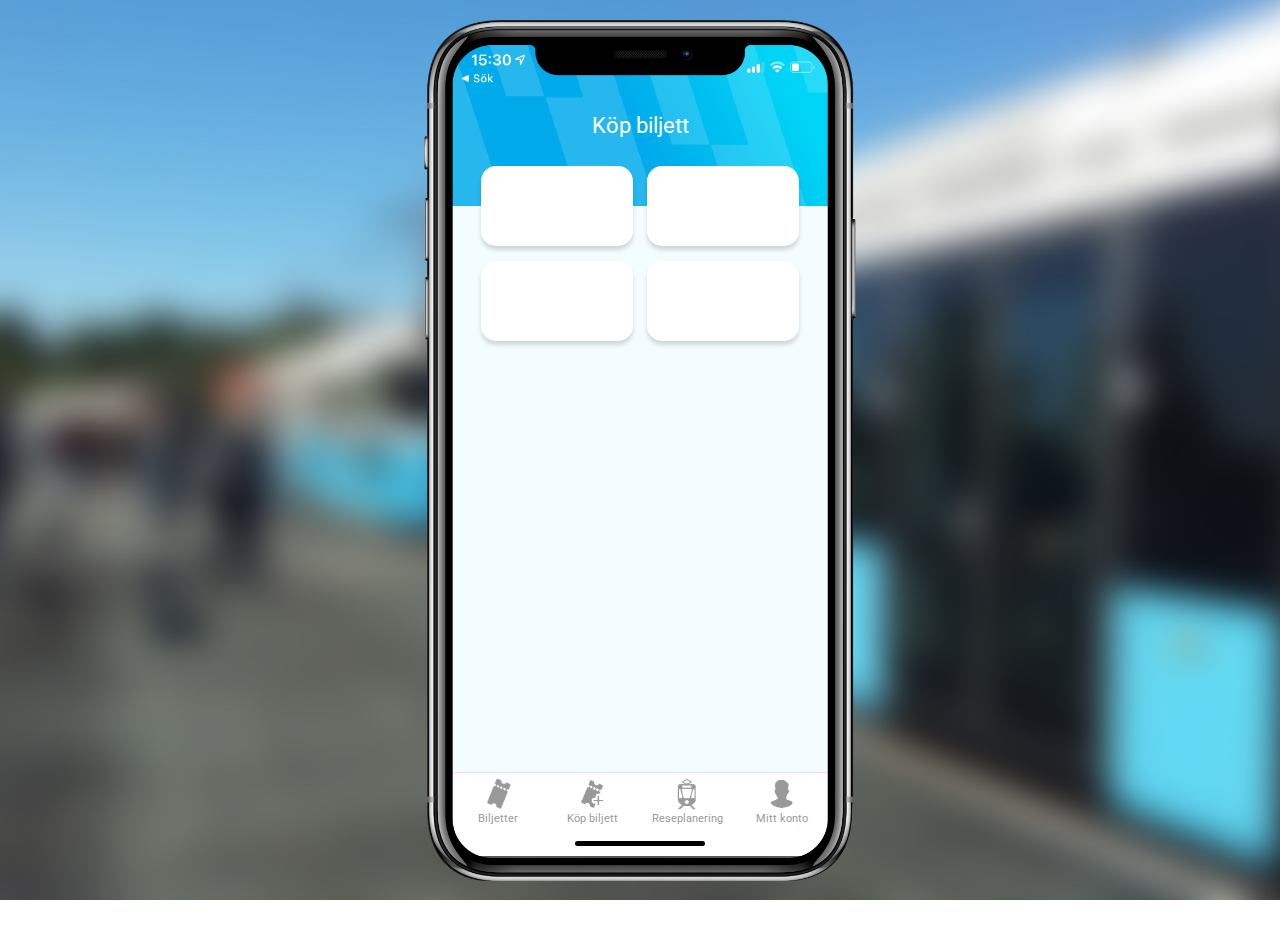
==== index.html @ 1db72c58 "tisdag workshop" ====
<!doctype HTML>
<html>
<head>
	<meta charset= "utf-8">
	<meta name =  "viewport" content = "width=device-width, initial-scale=1.0">
	<link rel="preconnect" href="https://fonts.gstatic.com">
	<link href="https://fonts.googleapis.com/css2?family=Roboto&display=swap" rel="stylesheet"> 
	<link rel = "stylesheet" href = "stylesheets/style.css">
	<link rel = "stylesheet" href = "stylesheets/KopKlippkortStyle.css">
	<script src="https://ajax.googleapis.com/ajax/libs/jquery/3.5.1/jquery.min.js"></script>
	<script src = "script/buyTickets.js" defer></script>
	<script src = "script/script.js" defer></script>
</head>
<body>
	<div class="site-container">
		<div id="iphoneborder"></div>
		<div class="display">
			<header class="center">
				<span class="header-text">Köp biljett</span>
			</header>

			<div class="main-container">
				<div id="main"></div>
			</div>

			<footer>
				<div id="icontray">
					<a class="icon_box" id = "icon1" href = "biljetter.html">
						<div class="icon_image"></div>
						<span class="icon_text">Biljetter</span>
					</a>
					<a class="icon_box blue" id = "icon2" href = "index.html">
						<div class="icon_image"></div>
						<span class="icon_text">Köp biljett</span>
					</a>
					<a class="icon_box" id = "icon3">
						<div class="icon_image"></div>
						<span class="icon_text">Reseplanering</span>
					</a>
					<a class="icon_box" id = "icon4">
						<div class="icon_image"></div>
						<span class="icon_text">Mitt konto</span>
					</a>
				</div>
				<div id="homebutton_center">
					<div id="homebutton"></div>
				</div>
			</footer>
		</div>
	</div>
</body>
</html>
---- stylesheets/style.css ----
*{
    margin: 0;
}

html, body{
    height: 100%;
}

body{
    font-family: 'Roboto', Arial, Helvetica, sans-serif;
    background: url(../images/background_tram_most_blur.jpg);
    background-position: center;
    background-size: cover;
    background-repeat: no-repeat;
}


.row-center {
    display: flex;
    justify-content: center;
}
.col-center {
    display: flex;
    flex-direction: column;
    align-items: center;
}
.center {
    display: flex;
    justify-content: center;
    align-items: center;
}

header{
    width: 100%;
    height: 162px;
    background: url(../images/header.png);
    background-size: 100%;
    color: white;
}

.header-text {
    font-size: 22px;
}

.display {
    width: 378px;
    height: 812px;
    position: relative;
    display: flex;
    flex-direction: column;
}

#iphoneborder {
    background: url(../images/iphoneborder.png);
    z-index: 999;
    width: 432px;
    height: 1000px;
    position: absolute;
    background-position: center;
    background-size: contain;
    background-repeat: no-repeat;
    pointer-events: none;
}

/* rectangle */
.site-container{
    width: 100%;
    height: 100%;
    display: flex;
    justify-content: center;
    align-items: center;
}

.container{
    width: 100%;
    height: 100%;
    display: flex;
    flex-direction: column;
    justify-content: flex-start;
    align-items: center;
    padding: 0 30px;
    box-sizing: border-box;
}

.container_row{
    width: 100%;
    height: 100%;
    display: flex;
    flex-direction: row;
    justify-content: space-between;
    align-items: center;
    margin-bottom: 15px;
}

.container_row.large_margin {
    margin-bottom: px;
}

.container_row.cr_small_margin {
    margin-bottom: 5px;
}

.container_row:last-child{
    margin-bottom: 0;
}

.rectangle {
    height: 80px;
    width: 100%;
    background-color: #FFFFFF;
    box-shadow: 0px 4px 4px rgba(0, 0, 0, 0.15);
    border-radius: 15px;
    box-sizing: border-box;
    padding: 10px;
}

.rectangle:not(:first-child) {
    margin-left: 7px;
}

.rectangle:not(:last-child) {
    margin-right: 7px;
}

.rectangle.space_between {
    display: flex;
    justify-content: space-between;
    align-items: center;
}

.rectangle.space_between .rect_left {
    display: flex;
    flex-direction: row;
    justify-content: left;
    align-items: center;
}

.rectangle.thin {
    height: 60px;
    border-radius: 10px;
}

.rectangle.lightgray {
    background: #E5E5E5;
}

footer {
    width: 100%;
    margin-top: auto;
    height: 83px; 
    background: white;
    border-top: solid;
    border-top-color: #E5E5E5;
    border-top-width: 1px;
}

#icontray{
    height: 70%;
    display: flex;
    flex-direction: row;
    justify-content: space-around;
    box-sizing: border-box;
    padding-top: 5px;
}

.icon_box{
    display: block;
    text-decoration: none;
    width: 20%;
    text-align: center;
    color: #999;
    font-size: smaller;
}

.icon_image{
    height: 60%;
}

.icon_text {
    font-size: 11px;
}

.icon_box:hover {
    color:#00AAEB;
}

.blue #icon2.icon_image{
    background: url(../images/buy-ticket-blue.png);
}

#icon1 .icon_image{
    background: url(../images/ticket-icon.png);
    background-position: center;
    background-size: contain;
    background-repeat: no-repeat;
}

#icon2 .icon_image{
    background: url(../images/buy-ticket-grey.png);
    background-position: center;
    background-size: contain;
    background-repeat: no-repeat;
}

#icon3 .icon_image{
    background: url(../images/reseplanering-grey.png);
    background-position: center;
    background-size: contain;
    background-repeat: no-repeat;
}

#icon4 .icon_image{
    background: url(../images/mittkonto-grey.png);
    background-position: center;
    background-size: contain;
    background-repeat: no-repeat;
}

#homebutton_center {
    height: 30%;
    display: flex;
    align-items: center;
    justify-content: center;
}

#homebutton {
    background: black;
    height: 5px;
    border-radius: 10px;
    width: 130px;
}


.main-container {
    background: #f3fcff;
    position: relative;
    flex: 1;
}

#main {
    position: absolute;
    top: -40px;
    width: 100%;
    /* height: calc(100% + 40px); */
}

.main-center {
    display: flex;
    flex-direction: column;
    justify-content: center;
    align-items: center;
}

.background {
    background-color: #F3FCFF;
}

.active-ticket-container {
    width: 320px;
    position: relative;
    top: 10px;
}

.active-ticket {
    height: 508px;
    filter: drop-shadow( 0px 4px 10px rgba(0, 0, 0, .15));
}

.ticket-zone {
    position: absolute;
    top: 50px;
    left: 20px;
    font-weight: 900;
    font-size: 20px;
}

.ticket-type {
    position: absolute;
    top: 100px;
    right: 15px;
    display: flex;
    align-items: center;
}
---- stylesheets/KopKlippkortStyle.css ----
.choosezone{
    position: sticky;
    width: 375px;
    height: 64px;
    left: 0px;
    top: 130px;

    background: url(images\biljett-ikon.png);
}
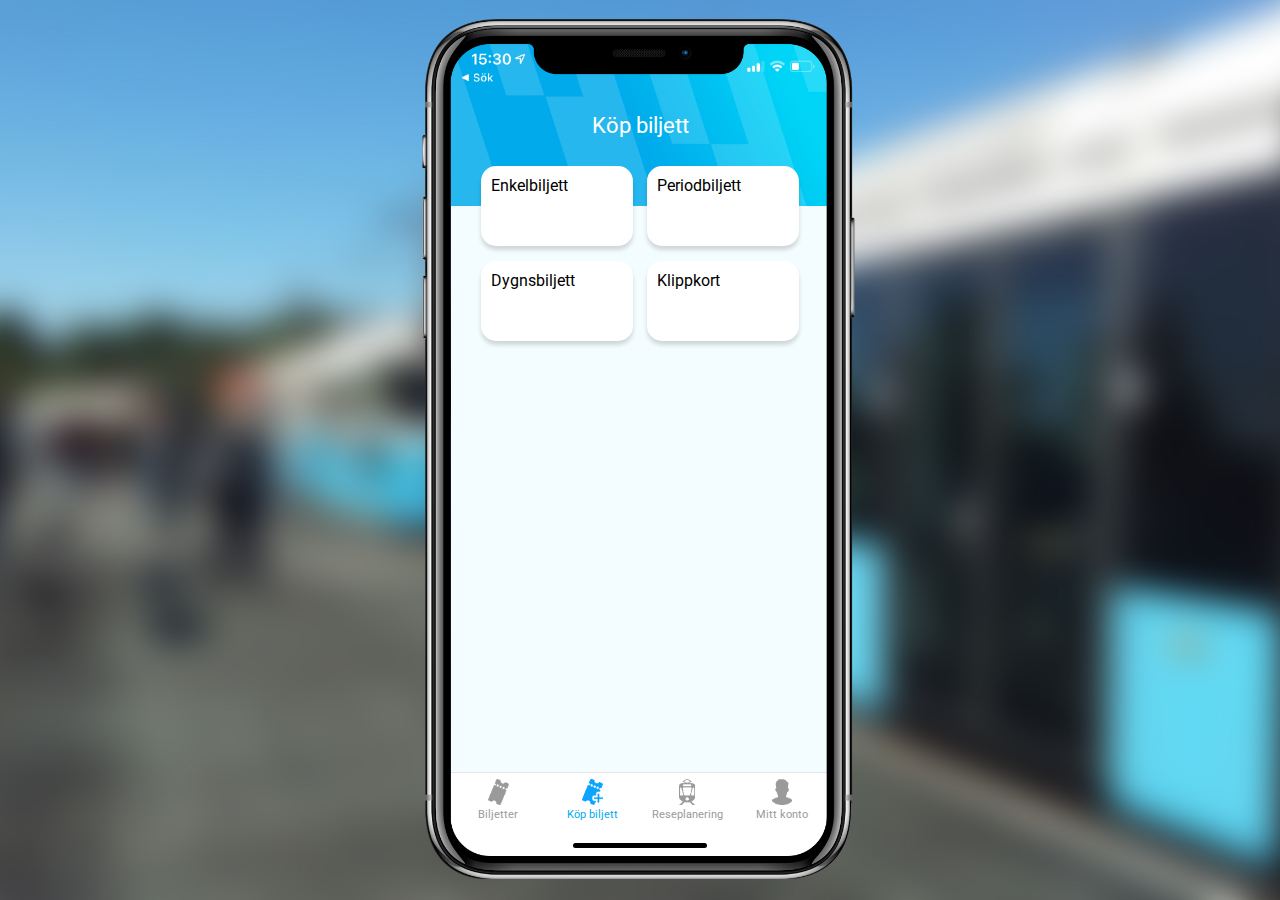
==== commit 7566199b: "lite ändringar i uppmålninger i scripten" ====
--- a/index.html
+++ b/index.html
@@ -13,8 +13,9 @@
 </head>
 <body>
 	<div class="site-container">
-		<div id="iphoneborder"></div>
+
 		<div class="display">
+			<div id="iphoneborder"></div>
 			<header class="center">
 				<span class="header-text">Köp biljett</span>
 			</header>
@@ -23,13 +24,60 @@
 				<div id="main"></div>
 			</div>
 
+			<template id="buyPunch">
+				<div class = "container">
+					<div class = "container_row">
+						<div class = "rectangle thin white space_between">
+							<div class = "rect_left">
+								<img src = "images/biljettIkon.png" style="height:100%;">
+								Välj område
+							</div>
+							<img src = "images/arrow-forward.png" style="padding:10px;">
+						</div>
+					</div>
+					<div class = "container_row">
+						<a>Läs mer om våra zooner</a>
+					</div>
+				
+					<div class = "container_row cr_small_margin">
+						<h3>Resenärstyp</h3>
+						<small>Resa med barn</small>
+					</div>
+					<div class = "container_row">
+						<div class = "rectangle thin white">
+							<input type="radio" id="adult" name="type" value="adult">
+							<label for="adult">Vuxen</label>
+							<input type="radio" id="young" name="type" value="young">
+							<label for="young">Ungdom</label>
+						</div>
+					</div>
+				
+					<div class = "container_row cr_small_margin">
+						<h3>Antal dagar</h3>
+					</div>
+					<div class = "container_row">
+						<div class = "rectangle thin white">
+							<input type="radio" id="nr5" name="number" value="nr5">
+							<label for="adult">5 biljetter</label><br>
+							<input type="radio" id="nr10" name="number" value="nr10">
+							<label for="young">10 biljetter</label><br>
+						</div>
+					</div>
+					<div class = "container_row">
+						<div class="rectangle lightgray">
+							<h3>Betala</h3>
+						</div> 
+					</div>
+				</div>
+			</template>
+
 			<footer>
 				<div id="icontray">
 					<a class="icon_box" id = "icon1" href = "biljetter.html">
 						<div class="icon_image"></div>
 						<span class="icon_text">Biljetter</span>
 					</a>
-					<a class="icon_box blue" id = "icon2" href = "index.html">
+					<a class="icon_box active" id = "icon2" href = "index.html">
 						<div class="icon_image"></div>
 						<span class="icon_text">Köp biljett</span>
 					</a>
--- a/stylesheets/style.css
+++ b/stylesheets/style.css
@@ -35,7 +35,9 @@
     width: 100%;
     height: 162px;
     background: url(../images/header.png);
-    background-size: 100%;
+    background-position: center;
+    background-size: cover;
+    background-repeat: no-repeat;
     color: white;
 }
 
@@ -51,6 +53,7 @@
     flex-direction: column;
 }
 
+/* when positioned outside display
 #iphoneborder {
     background: url(../images/iphoneborder.png);
     z-index: 999;
@@ -61,6 +64,20 @@
     background-size: contain;
     background-repeat: no-repeat;
     pointer-events: none;
+}*/
+
+#iphoneborder {
+    background: url(../images/iphoneborder.png);
+    z-index: 999;
+    width: 433px;
+    height: 860px;
+    position: absolute;
+    background-position: center;
+    background-size: 100% 100%;
+    background-repeat: no-repeat;
+    pointer-events: none;
+    top: -25px;
+    left: -29px;
 }
 
 /* rectangle */
@@ -70,6 +87,8 @@
     display: flex;
     justify-content: center;
     align-items: center;
+    /* gömmer iphoneram när fönstret inte är tillräckligt högt*/
+    overflow: hidden;
 }
 
 .container{
@@ -156,12 +175,26 @@
 }
 
 #icontray{
-    height: 70%;
+    height: 75%;
     display: flex;
     flex-direction: row;
     justify-content: space-around;
     box-sizing: border-box;
     padding-top: 5px;
+}
+
+#homebutton_center {
+    height: 25%;
+    display: flex;
+    align-items: center;
+    justify-content: center;
+}
+
+#homebutton {
+    background: black;
+    height: 5px;
+    border-radius: 10px;
+    width: 134px;
 }
 
 .icon_box{
@@ -174,19 +207,34 @@
 }
 
 .icon_image{
-    height: 60%;
+    height: 45%;
+    margin: 1px 0;
 }
 
 .icon_text {
     font-size: 11px;
 }
 
+.icon_box.active {
+    color:#00AAEB;
+}
+
 .icon_box:hover {
     color:#00AAEB;
 }
 
-.blue #icon2.icon_image{
-    background: url(../images/buy-ticket-blue.png);
+#icon1:hover .icon_image{
+    background: url(../images/biljetter-blue.png);
+    background-position: center;
+    background-size: contain;
+    background-repeat: no-repeat;
+}
+
+#icon2:hover .icon_image{
+    background: url(../images/buy-ticket.png);
+    background-position: center;
+    background-size: contain;
+    background-repeat: no-repeat;
 }
 
 #icon1 .icon_image{
@@ -196,6 +244,13 @@
     background-repeat: no-repeat;
 }
 
+#icon1.active .icon_image{
+    background: url(../images/biljetter-blue.png);
+    background-position: center;
+    background-size: contain;
+    background-repeat: no-repeat;
+}
+
 #icon2 .icon_image{
     background: url(../images/buy-ticket-grey.png);
     background-position: center;
@@ -203,6 +258,13 @@
     background-repeat: no-repeat;
 }
 
+#icon2.active .icon_image{
+    background: url(../images/buy-ticket.png);
+    background-position: center;
+    background-size: contain;
+    background-repeat: no-repeat;
+}
+
 #icon3 .icon_image{
     background: url(../images/reseplanering-grey.png);
     background-position: center;
@@ -217,19 +279,7 @@
     background-repeat: no-repeat;
 }
 
-#homebutton_center {
-    height: 30%;
-    display: flex;
-    align-items: center;
-    justify-content: center;
-}
-
-#homebutton {
-    background: black;
-    height: 5px;
-    border-radius: 10px;
-    width: 130px;
-}
+
 
 
 .main-container {
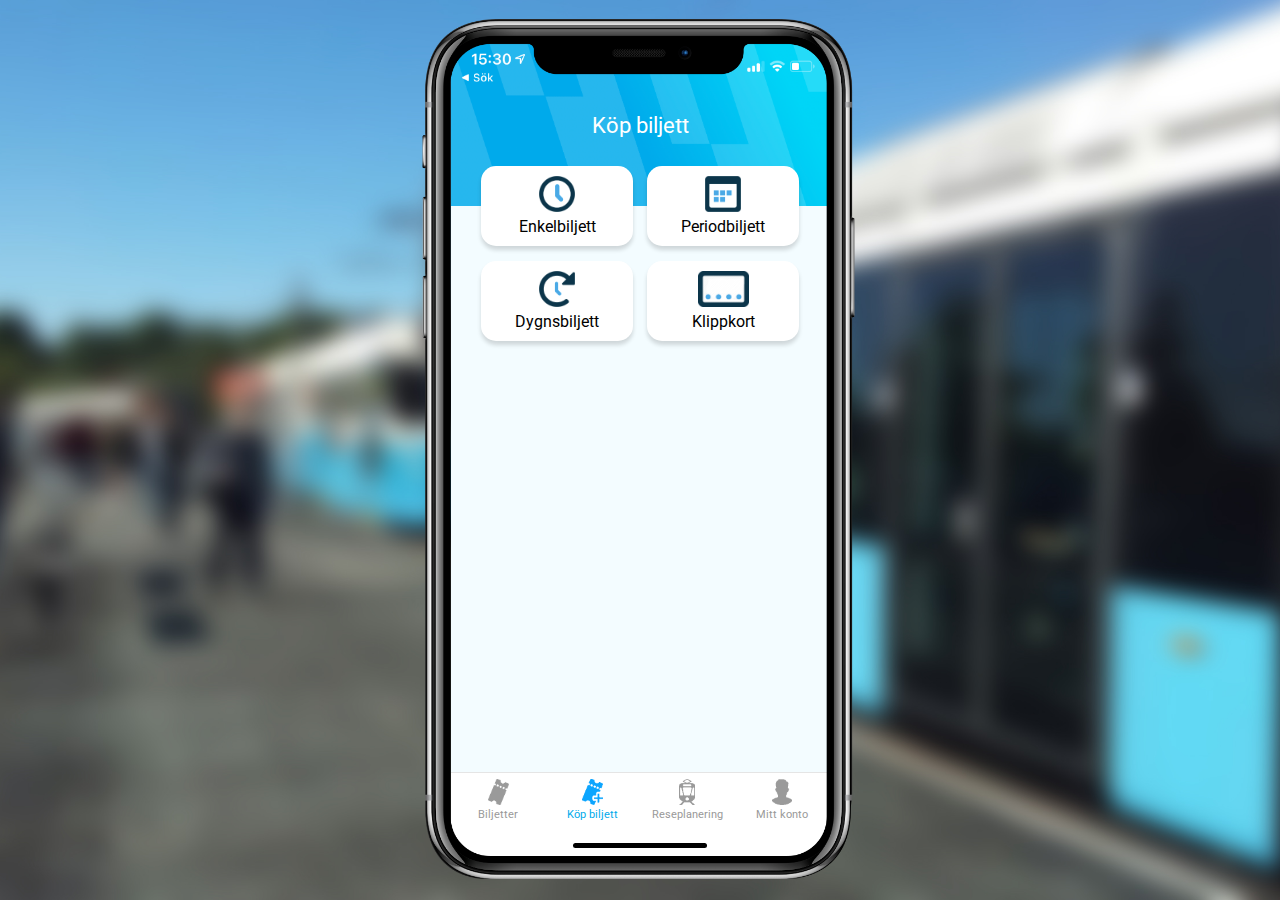
==== commit ff305d6e: "workshop fredag" ====
--- a/index.html
+++ b/index.html
@@ -64,7 +64,7 @@
 						</div>
 					</div>
 					<div class = "container_row">
-						<div class="rectangle lightgray">
+						<div id = "buybutton" class="rectangle lightgray">
 							<h3>Betala</h3>
 						</div> 
 					</div>
--- a/stylesheets/style.css
+++ b/stylesheets/style.css
@@ -9,13 +9,12 @@
 
 body{
     font-family: 'Roboto', Arial, Helvetica, sans-serif;
-    background: url(../images/background_tram_most_blur.jpg);
+    background: url(../images/background_tram_more_blur.jpg);
     background-position: center;
     background-size: cover;
     background-repeat: no-repeat;
 }
 
-
 .row-center {
     display: flex;
     justify-content: center;
@@ -29,6 +28,11 @@
     display: flex;
     justify-content: center;
     align-items: center;
+}
+
+.btn-hover:hover {
+    cursor: pointer;
+    background-color: #eaeaea;
 }
 
 header{
@@ -80,6 +84,47 @@
     left: -29px;
 }
 
+/*Köp biljett*/
+#singleRect .buyTicketIcon {
+    background: url(../images/singleTicketIcon.png);
+    background-position: center;
+    background-size: contain;
+    background-repeat: no-repeat;
+    height: 50px;
+    width: 100%;
+    margin-bottom: 5px;
+}
+
+#periodRect .buyTicketIcon {
+    background: url(../images/periodTicketIcon.png);
+    background-position: center;
+    background-size: contain;
+    background-repeat: no-repeat;
+    height: 50px;
+    width: 100%;
+    margin-bottom: 5px;
+}
+
+#dayRect .buyTicketIcon {
+    background: url(../images/dayTicketIcon.png);
+    background-position: center;
+    background-size: contain;
+    background-repeat: no-repeat;
+    height: 50px;
+    width: 100%;
+    margin-bottom: 5px;
+}
+
+#punchRect .buyTicketIcon {
+    background: url(../images/punchTicketIcon.png);
+    background-position: center;
+    background-size: contain;
+    background-repeat: no-repeat;
+    height: 50px;
+    width: 100%;
+    margin-bottom: 5px;
+}
+
 /* rectangle */
 .site-container{
     width: 100%;
@@ -89,6 +134,18 @@
     align-items: center;
     /* gömmer iphoneram när fönstret inte är tillräckligt högt*/
     overflow: hidden;
+}
+
+.unused-tickets-btn {
+    color: inherit;
+    text-decoration: none;
+    width: 320px;
+    height: 100%;
+    display: flex;
+    flex-direction: column;
+    justify-content: flex-start;
+    align-items: center;
+    box-sizing: border-box;
 }
 
 .container{
@@ -145,6 +202,11 @@
 .rectangle.space_between {
     display: flex;
     justify-content: space-between;
+    align-items: stretch;
+}
+
+.rectangle.align_center {
+    display: flex;
     align-items: center;
 }
 
@@ -152,6 +214,20 @@
     display: flex;
     flex-direction: row;
     justify-content: left;
+    align-items: center;
+}
+
+.column {
+    display: flex;
+    flex-direction: column;
+    align-items: center;
+    justify-content: center;
+}
+
+.rectangle.space_between .rect_right {
+    display: flex;
+    flex-direction: row;
+    justify-content: right;
     align-items: center;
 }
 
@@ -162,6 +238,36 @@
 
 .rectangle.lightgray {
     background: #E5E5E5;
+}
+
+.rectangle.lightblue {
+    background: #cef3ff;
+}
+
+.nr-tickets-container {
+    display: flex;
+    align-items: center;
+    justify-content: space-between;
+}
+.nr-tickets {
+    display: flex;
+    align-items: flex-end;
+}
+.nr-tickets-icon {
+    width: 45px;
+    height: 45px;
+}
+.nr-tickets-count {
+    font-size: 15px;
+    color: #808080;
+}
+.nr-tickets-text {
+    font-size: 18px;
+    font-weight: 400;
+}
+.nr-tickets-arrow {
+    width: 18px;
+    height: auto;
 }
 
 footer {
@@ -280,7 +386,52 @@
 }
 
 
-
+.scrollable {
+    width: 100%;
+    height: 100%;
+    /* overflow: scroll; */
+}
+
+#ticket-container {
+    padding: 0px 20px;
+}
+
+.unused-ticket {
+    margin-top: 15px;
+    height: 100px;
+    display: flex;
+    justify-content: space-between;
+    align-items: center;
+}
+
+.unused-ticket-type {
+    display: flex;
+    align-items: center;
+}
+
+.unused-zone {
+    font-size: 24px;
+    font-weight: bold;
+}
+
+.activate-btn {
+    width: 130px;
+    height: 70px;
+    background-color: white;
+    border-radius: 15px;
+    display: flex;
+    justify-content: center;
+    align-items: center;
+    box-shadow: 
+        -4px -4px 4px 0 rgba(215, 245, 255, 1),
+        4px 4px 4px 0 rgba(0, 0, 0, 0.15);
+    font-size: 20px;
+}
+
+.activate-btn:hover {
+    background-color: #eeeeee;
+    cursor: pointer;
+}
 
 .main-container {
     background: #f3fcff;
@@ -322,7 +473,7 @@
     top: 50px;
     left: 20px;
     font-weight: 900;
-    font-size: 20px;
+    font-size: 21px;
 }
 
 .ticket-type {
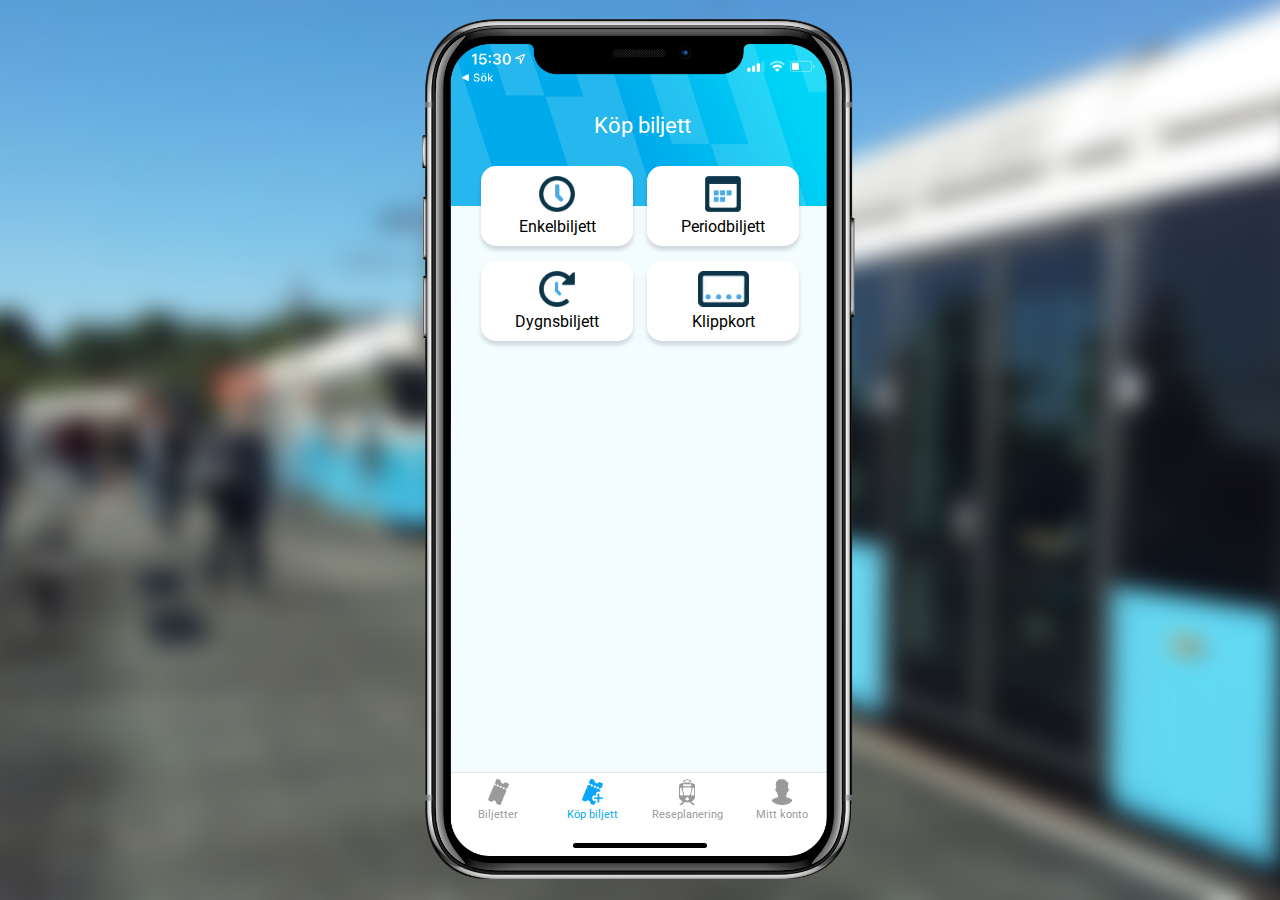
==== commit 8b7b4663: "aktivera biljett, vertikal scroll, bakåtknappar" ====
--- a/index.html
+++ b/index.html
@@ -1,101 +1,141 @@
-<!doctype HTML>
+<!DOCTYPE html>
 <html>
-<head>
-	<meta charset= "utf-8">
-	<meta name =  "viewport" content = "width=device-width, initial-scale=1.0">
-	<link rel="preconnect" href="https://fonts.gstatic.com">
-	<link href="https://fonts.googleapis.com/css2?family=Roboto&display=swap" rel="stylesheet"> 
-	<link rel = "stylesheet" href = "stylesheets/style.css">
-	<link rel = "stylesheet" href = "stylesheets/KopKlippkortStyle.css">
-	<script src="https://ajax.googleapis.com/ajax/libs/jquery/3.5.1/jquery.min.js"></script>
-	<script src = "script/buyTickets.js" defer></script>
-	<script src = "script/script.js" defer></script>
-</head>
-<body>
-	<div class="site-container">
+  <head>
+    <meta charset="utf-8" />
+    <meta name="viewport" content="width=device-width, initial-scale=1.0" />
+    <link rel="preconnect" href="https://fonts.gstatic.com" />
+    <link
+      href="https://fonts.googleapis.com/css2?family=Roboto&display=swap"
+      rel="stylesheet"
+    />
+    <link rel="stylesheet" href="stylesheets/style.css" />
+    <link rel="stylesheet" href="stylesheets/liststyle.css" />
+    <link rel="stylesheet" href="stylesheets/KopKlippkortStyle.css" />
+    <script src="https://ajax.googleapis.com/ajax/libs/jquery/3.5.1/jquery.min.js"></script>
+    <link
+      rel="stylesheet"
+      href="https://ajax.googleapis.com/ajax/libs/jqueryui/1.12.1/themes/smoothness/jquery-ui.css"
+    />
+    <link rel="preconnect" href="https://fonts.gstatic.com" />
+    <link
+      href="https://fonts.googleapis.com/css2?family=Roboto&display=swap"
+      rel="stylesheet"
+    />
+    <script src="https://ajax.googleapis.com/ajax/libs/jqueryui/1.12.1/jquery-ui.min.js"></script>
+    <script src="script/buyTickets.js" defer></script>
+    <script src="script/script.js" defer></script>
+  </head>
+  <body>
+    <div class="site-container">
+      <div class="display">
+        <div id="iphoneborder"></div>
+        <header class="center">
+          <div id="header_content">
+            <img class="header_image" src="" alt="" />
+            <span class="header_text">Köp biljett</span>
+          </div>
+        </header>
 
-		<div class="display">
-			<div id="iphoneborder"></div>
-			<header class="center">
-				<span class="header-text">Köp biljett</span>
-			</header>
+        <div class="main-container">
+          <div id="main"></div>
+        </div>
 
-			<div class="main-container">
-				<div id="main"></div>
-			</div>
+        <template id="buyPunch">
+          <div class="container">
+            <div class="container_row">
+              <div
+                id="zonebutton"
+                class="rectangle extrathin white space_between"
+              >
+                <div class="rect_left">
+                  <img
+                    class="select-zone-icon"
+                    src="images/punchTicketIcon.png"
+                  />
+                  <span class="select-zone-text">Välj område</span>
+                </div>
+                <img class="nr-tickets-arrow" src="images\arrow-forward.png" />
+              </div>
+            </div>
+            <div class="container_row">
+              <a class="zone-readmore-text">Läs mer om våra zoner</a>
+            </div>
 
-			<template id="buyPunch">
-				<div class = "container">
-					<div class = "container_row">
-						<div class = "rectangle thin white space_between">
-							<div class = "rect_left">
-								<img src = "images/biljettIkon.png" style="height:100%;">
-								Välj område
-							</div>
-							<img src = "images/arrow-forward.png" style="padding:10px;">
-						</div>
-					</div>
-					<div class = "container_row">
-						<a>Läs mer om våra zooner</a>
-					</div>
-				
-					<div class = "container_row cr_small_margin">
-						<h3>Resenärstyp</h3>
-						<small>Resa med barn</small>
-					</div>
-					<div class = "container_row">
-						<div class = "rectangle thin white">
-							<input type="radio" id="adult" name="type" value="adult">
-							<label for="adult">Vuxen</label>
-							<input type="radio" id="young" name="type" value="young">
-							<label for="young">Ungdom</label>
-						</div>
-					</div>
-				
-					<div class = "container_row cr_small_margin">
-						<h3>Antal dagar</h3>
-					</div>
-					<div class = "container_row">
-						<div class = "rectangle thin white">
-							<input type="radio" id="nr5" name="number" value="nr5">
-							<label for="adult">5 biljetter</label><br>
-							<input type="radio" id="nr10" name="number" value="nr10">
-							<label for="young">10 biljetter</label><br>
-						</div>
-					</div>
-					<div class = "container_row">
-						<div id = "buybutton" class="rectangle lightgray">
-							<h3>Betala</h3>
-						</div> 
-					</div>
-				</div>
-			</template>
+            <div class="container_row cr_small_margin">
+              <span class="legend">Resenärstyp</span>
+              <div class="question-mark-container">
+                <span class="question-mark-text">Resa med barn och ungdom</span>
+                <img
+                  class="question-mark-icon"
+                  src="images/question-mark.png"
+                />
+              </div>
+            </div>
+            <div class="container_row">
+              <div id="age_select" class="rectangle slider extrathin white">
+                <div class="blue_select"></div>
+                <div class="outer_select">
+                  <div class="left_select">
+                    <span>Vuxen</span>
+                  </div>
+                  <div class="right_select">
+                    <div class="column">
+                      <span>Ungdom</span>
+                      <span class="subtext">(7-19 år)</span>
+                    </div>
+                  </div>
+                </div>
+              </div>
+            </div>
 
-			<footer>
-				<div id="icontray">
-					<a class="icon_box" id = "icon1" href = "biljetter.html">
-						<div class="icon_image"></div>
-						<span class="icon_text">Biljetter</span>
-					</a>
-					<a class="icon_box active" id = "icon2" href = "index.html">
-						<div class="icon_image"></div>
-						<span class="icon_text">Köp biljett</span>
-					</a>
-					<a class="icon_box" id = "icon3">
-						<div class="icon_image"></div>
-						<span class="icon_text">Reseplanering</span>
-					</a>
-					<a class="icon_box" id = "icon4">
-						<div class="icon_image"></div>
-						<span class="icon_text">Mitt konto</span>
-					</a>
-				</div>
-				<div id="homebutton_center">
-					<div id="homebutton"></div>
-				</div>
-			</footer>
-		</div>
-	</div>
-</body>
+            <div class="container_row cr_small_margin">
+              <span class="legend">Antal dagar</span>
+            </div>
+            <div class="container_row">
+              <div id="number_select" class="rectangle slider extrathin white">
+                <div class="blue_select"></div>
+                <div class="outer_select">
+                  <div class="left_select">
+                    <span>5 dagar</span>
+                  </div>
+                  <div class="right_select">
+                    <span>10 dagar</span>
+                  </div>
+                </div>
+              </div>
+            </div>
+            <div class="container_row">
+              <div id="buybutton" class="rectangle buygray thin">
+                <span class="buy-text">Till betalning</span>
+              </div>
+            </div>
+          </div>
+        </template>
+
+        <footer>
+          <div id="icontray">
+            <a class="icon_box" id="icon1" href="biljetter.html">
+              <div class="icon_image"></div>
+              <span class="icon_text">Biljetter</span>
+            </a>
+            <a class="icon_box active" id="icon2" href="index.html">
+              <div class="icon_image"></div>
+              <span class="icon_text">Köp biljett</span>
+            </a>
+            <a class="icon_box" id="icon3">
+              <div class="icon_image"></div>
+              <span class="icon_text">Reseplanering</span>
+            </a>
+            <a class="icon_box" id="icon4">
+              <div class="icon_image"></div>
+              <span class="icon_text">Mitt konto</span>
+            </a>
+          </div>
+          <div id="homebutton_center">
+            <div id="homebutton"></div>
+          </div>
+        </footer>
+      </div>
+    </div>
+  </body>
 </html>
-
--- a/stylesheets/style.css
+++ b/stylesheets/style.css
@@ -1,60 +1,86 @@
-
-*{
-    margin: 0;
-}
-
-html, body{
-    height: 100%;
-}
-
-body{
-    font-family: 'Roboto', Arial, Helvetica, sans-serif;
-    background: url(../images/background_tram_more_blur.jpg);
-    background-position: center;
-    background-size: cover;
-    background-repeat: no-repeat;
+/* @import url('https://fonts.googleapis.com/css2?family=Roboto&display=swap');
+
+@font-face {
+  font-family: 'nerminFont';
+  src: url('https://fonts.googleapis.com/css2?family=Roboto&display=swap');
+} */
+
+* {
+  margin: 0;
+}
+
+html,
+body {
+  height: 100%;
+}
+
+body {
+  font-family: 'Roboto', sans-serif;
+  background: url(../images/background_tram_more_blur.jpg);
+  background-position: center;
+  background-size: cover;
+  background-repeat: no-repeat;
 }
 
 .row-center {
-    display: flex;
-    justify-content: center;
+  display: flex;
+  justify-content: center;
 }
 .col-center {
-    display: flex;
-    flex-direction: column;
-    align-items: center;
+  display: flex;
+  flex-direction: column;
+  align-items: center;
 }
 .center {
-    display: flex;
-    justify-content: center;
-    align-items: center;
+  display: flex;
+  justify-content: center;
+  align-items: center;
 }
 
 .btn-hover:hover {
-    cursor: pointer;
-    background-color: #eaeaea;
-}
-
-header{
-    width: 100%;
-    height: 162px;
-    background: url(../images/header.png);
-    background-position: center;
-    background-size: cover;
-    background-repeat: no-repeat;
-    color: white;
-}
-
-.header-text {
-    font-size: 22px;
+  cursor: pointer;
+  background-color: #eeeeee;
+}
+
+header {
+  width: 100%;
+  height: 162px;
+  background: url(../images/header.png);
+  background-position: center;
+  background-size: cover;
+  background-repeat: no-repeat;
+  color: white;
+}
+
+#back_button {
+  position: absolute;
+  left: 0;
+  height: 70px;
+  width: 70px;
+  display: flex;
+  justify-content: center;
+  align-items: center;
+}
+
+.back_image {
+  height: 20px;
+  width: 100%;
+  background: url(../images/arrow-back.png);
+  background-position: center;
+  background-size: contain;
+  background-repeat: no-repeat;
+}
+
+.header_text {
+  font-size: 22px;
 }
 
 .display {
-    width: 378px;
-    height: 812px;
-    position: relative;
-    display: flex;
-    flex-direction: column;
+  width: 378px;
+  height: 812px;
+  position: relative;
+  display: flex;
+  flex-direction: column;
 }
 
 /* when positioned outside display
@@ -71,415 +97,589 @@
 }*/
 
 #iphoneborder {
-    background: url(../images/iphoneborder.png);
-    z-index: 999;
-    width: 433px;
-    height: 860px;
-    position: absolute;
-    background-position: center;
-    background-size: 100% 100%;
-    background-repeat: no-repeat;
-    pointer-events: none;
-    top: -25px;
-    left: -29px;
+  background: url(../images/iphoneborder.png);
+  z-index: 999;
+  width: 433px;
+  height: 860px;
+  position: absolute;
+  background-position: center;
+  background-size: 100% 100%;
+  background-repeat: no-repeat;
+  pointer-events: none;
+  top: -25px;
+  left: -29px;
 }
 
 /*Köp biljett*/
 #singleRect .buyTicketIcon {
-    background: url(../images/singleTicketIcon.png);
-    background-position: center;
-    background-size: contain;
-    background-repeat: no-repeat;
-    height: 50px;
-    width: 100%;
-    margin-bottom: 5px;
+  background: url(../images/singleTicketIcon.png);
+  background-position: center;
+  background-size: contain;
+  background-repeat: no-repeat;
+  height: 50px;
+  width: 100%;
+  margin-bottom: 5px;
 }
 
 #periodRect .buyTicketIcon {
-    background: url(../images/periodTicketIcon.png);
-    background-position: center;
-    background-size: contain;
-    background-repeat: no-repeat;
-    height: 50px;
-    width: 100%;
-    margin-bottom: 5px;
+  background: url(../images/periodTicketIcon.png);
+  background-position: center;
+  background-size: contain;
+  background-repeat: no-repeat;
+  height: 50px;
+  width: 100%;
+  margin-bottom: 5px;
 }
 
 #dayRect .buyTicketIcon {
-    background: url(../images/dayTicketIcon.png);
-    background-position: center;
-    background-size: contain;
-    background-repeat: no-repeat;
-    height: 50px;
-    width: 100%;
-    margin-bottom: 5px;
+  background: url(../images/dayTicketIcon.png);
+  background-position: center;
+  background-size: contain;
+  background-repeat: no-repeat;
+  height: 50px;
+  width: 100%;
+  margin-bottom: 5px;
 }
 
 #punchRect .buyTicketIcon {
-    background: url(../images/punchTicketIcon.png);
-    background-position: center;
-    background-size: contain;
-    background-repeat: no-repeat;
-    height: 50px;
-    width: 100%;
-    margin-bottom: 5px;
+  background: url(../images/punchTicketIcon.png);
+  background-position: center;
+  background-size: contain;
+  background-repeat: no-repeat;
+  height: 50px;
+  width: 100%;
+  margin-bottom: 5px;
+}
+
+#punchRect:hover {
+  cursor: pointer;
+  background-color: #eeeeee;
+}
+
+#zonebutton {
+  display: flex;
+  align-items: center;
+  justify-content: space-between;
+}
+#zonebutton:hover {
+  cursor: pointer;
+  background-color: #eeeeee;
+}
+
+.select-zone-icon {
+  width: 40px;
+  height: auto;
+}
+.select-zone-text {
+  margin-left: 10px;
+}
+.zone-selected {
+  font-weight: bold;
+}
+
+.zone-readmore-text {
+  color: #459ad5;
+  font-size: 15px;
+  cursor: pointer;
+}
+
+.question-mark-container {
+  display: flex;
+  align-items: center;
+}
+.question-mark-text {
+  font-size: 10.5px;
+  margin-right: 5px;
+}
+.question-mark-icon {
+  width: 25px;
+  cursor: pointer;
 }
 
 /* rectangle */
-.site-container{
-    width: 100%;
-    height: 100%;
-    display: flex;
-    justify-content: center;
-    align-items: center;
-    /* gömmer iphoneram när fönstret inte är tillräckligt högt*/
-    overflow: hidden;
+.site-container {
+  width: 100%;
+  height: 100%;
+  display: flex;
+  justify-content: center;
+  align-items: center;
+  /* gömmer iphoneram när fönstret inte är tillräckligt högt*/
+  overflow: hidden;
 }
 
 .unused-tickets-btn {
-    color: inherit;
-    text-decoration: none;
-    width: 320px;
-    height: 100%;
-    display: flex;
-    flex-direction: column;
-    justify-content: flex-start;
-    align-items: center;
-    box-sizing: border-box;
-}
-
-.container{
-    width: 100%;
-    height: 100%;
-    display: flex;
-    flex-direction: column;
-    justify-content: flex-start;
-    align-items: center;
-    padding: 0 30px;
-    box-sizing: border-box;
-}
-
-.container_row{
-    width: 100%;
-    height: 100%;
-    display: flex;
-    flex-direction: row;
-    justify-content: space-between;
-    align-items: center;
-    margin-bottom: 15px;
+  color: inherit;
+  text-decoration: none;
+  width: 320px;
+  height: 80px;
+  display: flex;
+  flex-direction: column;
+  justify-content: flex-start;
+  align-items: center;
+  box-sizing: border-box;
+}
+
+.container {
+  width: 100%;
+  height: 100%;
+  display: flex;
+  flex-direction: column;
+  justify-content: flex-start;
+  align-items: center;
+  padding: 0 30px;
+  box-sizing: border-box;
+}
+
+.container_row {
+  width: 100%;
+  height: 100%;
+  display: flex;
+  flex-direction: row;
+  justify-content: space-between;
+  align-items: center;
+  margin-bottom: 15px;
 }
 
 .container_row.large_margin {
-    margin-bottom: px;
+  margin-bottom: px;
 }
 
 .container_row.cr_small_margin {
-    margin-bottom: 5px;
-}
-
-.container_row:last-child{
-    margin-bottom: 0;
+  margin-bottom: 5px;
+}
+
+.container_row:last-child {
+  margin-bottom: 0;
 }
 
 .rectangle {
-    height: 80px;
-    width: 100%;
-    background-color: #FFFFFF;
-    box-shadow: 0px 4px 4px rgba(0, 0, 0, 0.15);
-    border-radius: 15px;
-    box-sizing: border-box;
-    padding: 10px;
+  height: 80px;
+  width: 100%;
+  background-color: #ffffff;
+  box-shadow: 0px 4px 4px rgba(0, 0, 0, 0.15);
+  border-radius: 15px;
+  box-sizing: border-box;
+  padding: 10px;
 }
 
 .rectangle:not(:first-child) {
-    margin-left: 7px;
+  margin-left: 7px;
 }
 
 .rectangle:not(:last-child) {
-    margin-right: 7px;
+  margin-right: 7px;
 }
 
 .rectangle.space_between {
-    display: flex;
-    justify-content: space-between;
-    align-items: stretch;
+  display: flex;
+  justify-content: space-between;
+  align-items: stretch;
 }
 
 .rectangle.align_center {
-    display: flex;
-    align-items: center;
+  display: flex;
+  align-items: center;
 }
 
 .rectangle.space_between .rect_left {
-    display: flex;
-    flex-direction: row;
-    justify-content: left;
-    align-items: center;
+  display: flex;
+  flex-direction: row;
+  justify-content: left;
+  align-items: center;
+}
+
+.slider {
+  padding: 6px;
+  cursor: pointer;
+}
+
+.valid_buy {
+  background: rgb(72, 190, 134);
+  cursor: pointer;
+}
+
+/*blue rectangle select buttons*/
+
+.blue_select {
+  position: relative;
+  height: 100%;
+  background: #00aaeb;
+  width: 50%;
+  left: 0;
+  border-radius: 5px;
+  box-shadow: inset 0px 2px 2px rgba(0, 0, 0, 0.15);
+}
+
+.outer_select {
+  display: flex;
+  flex-direction: row;
+  position: relative;
+  top: -38px;
+  height: 100%;
+  width: 100%;
+}
+
+.left_select,
+.right_select {
+  width: 50%;
+  display: flex;
+  justify-content: center;
+  align-items: center;
+  font-weight: 200;
+}
+
+.subtext {
+  font-size: 9px;
 }
 
 .column {
-    display: flex;
-    flex-direction: column;
-    align-items: center;
-    justify-content: center;
+  display: flex;
+  flex-direction: column;
+  align-items: center;
+  justify-content: center;
 }
 
 .rectangle.space_between .rect_right {
-    display: flex;
-    flex-direction: row;
-    justify-content: right;
-    align-items: center;
+  display: flex;
+  flex-direction: row;
+  justify-content: right;
+  align-items: center;
 }
 
 .rectangle.thin {
-    height: 60px;
-    border-radius: 10px;
+  height: 60px;
+  border-radius: 10px;
+}
+
+.rectangle.extrathin {
+  height: 50px;
+  border-radius: 10px;
 }
 
 .rectangle.lightgray {
-    background: #E5E5E5;
+  background: #e5e5e5;
 }
 
 .rectangle.lightblue {
-    background: #cef3ff;
+  background: #cef3ff;
+}
+
+.legend {
+  font-size: 18px;
+}
+
+#buybutton {
+  display: flex;
+  justify-content: center;
+  align-items: center;
+  color: white;
+}
+.buygray {
+  background: #cccccc;
+}
+.buy-text {
+  font-size: 17px;
 }
 
 .nr-tickets-container {
-    display: flex;
-    align-items: center;
-    justify-content: space-between;
+  display: flex;
+  align-items: center;
+  justify-content: space-between;
 }
 .nr-tickets {
-    display: flex;
-    align-items: flex-end;
+  display: flex;
+  align-items: center;
 }
 .nr-tickets-icon {
-    width: 45px;
-    height: 45px;
+  width: 45px;
+  height: 45px;
 }
 .nr-tickets-count {
-    font-size: 15px;
-    color: #808080;
+  margin-left: 5px;
+  font-size: 15px;
+  color: #808080;
 }
 .nr-tickets-text {
-    font-size: 18px;
-    font-weight: 400;
+  font-size: 18px;
+  font-weight: 400;
 }
 .nr-tickets-arrow {
-    width: 18px;
-    height: auto;
+  width: 18px;
+  height: auto;
 }
 
 footer {
-    width: 100%;
-    margin-top: auto;
-    height: 83px; 
-    background: white;
-    border-top: solid;
-    border-top-color: #E5E5E5;
-    border-top-width: 1px;
-}
-
-#icontray{
-    height: 75%;
-    display: flex;
-    flex-direction: row;
-    justify-content: space-around;
-    box-sizing: border-box;
-    padding-top: 5px;
+  width: 100%;
+  margin-top: auto;
+  height: 83px;
+  background: white;
+  border-top: solid;
+  border-top-color: #e5e5e5;
+  border-top-width: 1px;
+}
+
+#icontray {
+  height: 75%;
+  display: flex;
+  flex-direction: row;
+  justify-content: space-around;
+  box-sizing: border-box;
+  padding-top: 5px;
 }
 
 #homebutton_center {
-    height: 25%;
-    display: flex;
-    align-items: center;
-    justify-content: center;
+  height: 25%;
+  display: flex;
+  align-items: center;
+  justify-content: center;
 }
 
 #homebutton {
-    background: black;
-    height: 5px;
-    border-radius: 10px;
-    width: 134px;
-}
-
-.icon_box{
-    display: block;
-    text-decoration: none;
-    width: 20%;
-    text-align: center;
-    color: #999;
-    font-size: smaller;
-}
-
-.icon_image{
-    height: 45%;
-    margin: 1px 0;
+  background: black;
+  height: 5px;
+  border-radius: 10px;
+  width: 134px;
+}
+
+.icon_box {
+  display: block;
+  text-decoration: none;
+  width: 20%;
+  text-align: center;
+  color: #999;
+  font-size: smaller;
+}
+
+.icon_image {
+  height: 45%;
+  margin: 1px 0;
 }
 
 .icon_text {
-    font-size: 11px;
+  font-size: 11px;
 }
 
 .icon_box.active {
-    color:#00AAEB;
+  color: #00aaeb;
 }
 
 .icon_box:hover {
-    color:#00AAEB;
-}
-
-#icon1:hover .icon_image{
-    background: url(../images/biljetter-blue.png);
-    background-position: center;
-    background-size: contain;
-    background-repeat: no-repeat;
-}
-
-#icon2:hover .icon_image{
-    background: url(../images/buy-ticket.png);
-    background-position: center;
-    background-size: contain;
-    background-repeat: no-repeat;
-}
-
-#icon1 .icon_image{
-    background: url(../images/ticket-icon.png);
-    background-position: center;
-    background-size: contain;
-    background-repeat: no-repeat;
-}
-
-#icon1.active .icon_image{
-    background: url(../images/biljetter-blue.png);
-    background-position: center;
-    background-size: contain;
-    background-repeat: no-repeat;
-}
-
-#icon2 .icon_image{
-    background: url(../images/buy-ticket-grey.png);
-    background-position: center;
-    background-size: contain;
-    background-repeat: no-repeat;
-}
-
-#icon2.active .icon_image{
-    background: url(../images/buy-ticket.png);
-    background-position: center;
-    background-size: contain;
-    background-repeat: no-repeat;
-}
-
-#icon3 .icon_image{
-    background: url(../images/reseplanering-grey.png);
-    background-position: center;
-    background-size: contain;
-    background-repeat: no-repeat;
-}
-
-#icon4 .icon_image{
-    background: url(../images/mittkonto-grey.png);
-    background-position: center;
-    background-size: contain;
-    background-repeat: no-repeat;
-}
-
-
-.scrollable {
-    width: 100%;
-    height: 100%;
-    /* overflow: scroll; */
+  color: #00aaeb;
+}
+
+#icon1:hover .icon_image {
+  background: url(../images/biljetter-blue.png);
+  background-position: center;
+  background-size: contain;
+  background-repeat: no-repeat;
+}
+
+#icon2:hover .icon_image {
+  background: url(../images/buy-ticket.png);
+  background-position: center;
+  background-size: contain;
+  background-repeat: no-repeat;
+}
+
+#icon1 .icon_image {
+  background: url(../images/ticket-icon.png);
+  background-position: center;
+  background-size: contain;
+  background-repeat: no-repeat;
+}
+
+#icon1.active .icon_image {
+  background: url(../images/biljetter-blue.png);
+  background-position: center;
+  background-size: contain;
+  background-repeat: no-repeat;
+}
+
+#icon2 .icon_image {
+  background: url(../images/buy-ticket-grey.png);
+  background-position: center;
+  background-size: contain;
+  background-repeat: no-repeat;
+}
+
+#icon2.active .icon_image {
+  background: url(../images/buy-ticket.png);
+  background-position: center;
+  background-size: contain;
+  background-repeat: no-repeat;
+}
+
+#icon3 .icon_image {
+  background: url(../images/reseplanering-grey.png);
+  background-position: center;
+  background-size: contain;
+  background-repeat: no-repeat;
+}
+
+#icon4 .icon_image {
+  background: url(../images/mittkonto-grey.png);
+  background-position: center;
+  background-size: contain;
+  background-repeat: no-repeat;
 }
 
 #ticket-container {
-    padding: 0px 20px;
+  padding: 0px 20px;
+  width: 100%;
+  height: 566px;
+  padding-bottom: 20px;
 }
 
 .unused-ticket {
-    margin-top: 15px;
-    height: 100px;
-    display: flex;
-    justify-content: space-between;
-    align-items: center;
+  margin-top: 20px;
+  width: 100%;
+  height: 100px;
+  display: flex;
+  justify-content: space-between;
+  align-items: center;
+
+  background-color: #cef3ff;
+  box-shadow: 0px 4px 4px rgba(0, 0, 0, 0.15);
+  border-radius: 15px;
+  box-sizing: border-box;
+  padding: 10px;
 }
 
 .unused-ticket-type {
-    display: flex;
-    align-items: center;
+  display: flex;
+  align-items: center;
 }
 
 .unused-zone {
-    font-size: 24px;
-    font-weight: bold;
+  font-size: 24px;
+  font-weight: bold;
 }
 
 .activate-btn {
-    width: 130px;
-    height: 70px;
-    background-color: white;
-    border-radius: 15px;
-    display: flex;
-    justify-content: center;
-    align-items: center;
-    box-shadow: 
-        -4px -4px 4px 0 rgba(215, 245, 255, 1),
-        4px 4px 4px 0 rgba(0, 0, 0, 0.15);
-    font-size: 20px;
+  color: inherit;
+  text-decoration: none;
+  width: 130px;
+  height: 70px;
+  background-color: white;
+  border-radius: 15px;
+  display: flex;
+  justify-content: center;
+  align-items: center;
+  box-shadow: -4px -4px 4px 0 rgba(215, 245, 255, 1),
+    4px 4px 4px 0 rgba(0, 0, 0, 0.15);
+  font-size: 21px;
 }
 
 .activate-btn:hover {
-    background-color: #eeeeee;
-    cursor: pointer;
+  background-color: #eeeeee;
+  cursor: pointer;
 }
 
 .main-container {
-    background: #f3fcff;
-    position: relative;
-    flex: 1;
+  background: #f3fcff;
+  position: relative;
+  flex: 1;
 }
 
 #main {
-    position: absolute;
-    top: -40px;
-    width: 100%;
-    /* height: calc(100% + 40px); */
+  position: absolute;
+  top: -40px;
+  width: 100%;
+  /* height: calc(100% + 40px); */
+}
+
+#main.at {
+  position: absolute;
+  /* top: -40px; */
+  width: 100%;
+  height: calc(100% + 40px);
 }
 
 .main-center {
-    display: flex;
-    flex-direction: column;
-    justify-content: center;
-    align-items: center;
+  display: flex;
+  flex-direction: column;
+  justify-content: center;
+  align-items: center;
 }
 
 .background {
-    background-color: #F3FCFF;
-}
-
-.active-ticket-container {
-    width: 320px;
-    position: relative;
-    top: 10px;
+  background-color: #f3fcff;
+}
+
+#active-ticket-container {
+  height: 100%; /* height */
+  width: 378px; /* width */
+  display: flex;
+  margin-top: 10px;
+  overflow: scroll;
+  /* transform: rotate(-90deg);
+  transform-origin: right top;
+  transform: rotate(-90deg) translateY(-378px); */
 }
 
 .active-ticket {
-    height: 508px;
-    filter: drop-shadow( 0px 4px 10px rgba(0, 0, 0, .15));
+  position: relative;
+  width: 320px;
+  height: 508px;
+  /* display: inline-block; */
+  /* transform: rotate(90deg); */
+  /* transform-origin: right top; */
+}
+
+/* .active-ticket:last-child:after {
+  content: '';
+  display: block;
+  position: absolute;
+  right: -15px;
+  width: 15px;
+  height: 1px;
+} */
+
+.active-ticket-background {
+  height: 508px;
+  filter: drop-shadow(0px 4px 10px rgba(0, 0, 0, 0.15));
 }
 
 .ticket-zone {
-    position: absolute;
-    top: 50px;
-    left: 20px;
-    font-weight: 900;
-    font-size: 21px;
+  position: absolute;
+  top: 50px;
+  left: 20px;
+  font-weight: 900;
+  font-size: 21px;
 }
 
 .ticket-type {
-    position: absolute;
-    top: 100px;
-    right: 15px;
-    display: flex;
-    align-items: center;
-}+  position: absolute;
+  top: 100px;
+  right: 15px;
+  display: flex;
+  align-items: center;
+}
+
+.scroll-x {
+  overflow-x: scroll;
+  overflow-y: hidden;
+  white-space: nowrap;
+}
+
+.scroll {
+  overflow: scroll;
+}
+.scroll::-webkit-scrollbar {
+  width: 7px;
+  height: 0;
+}
+.scroll::-webkit-scrollbar-track {
+  margin: 5px 0;
+}
+.scroll::-webkit-scrollbar-thumb {
+  background: rgba(0, 0, 0, 0);
+  border-radius: 10px;
+  box-shadow: rgba(255, 255, 255, 0.3) 0 0 0 1px;
+}
+.scroll:hover::-webkit-scrollbar-thumb {
+  background: rgba(0, 0, 0, 0.45);
+}
+.scroll::-webkit-scrollbar-thumb:hover {
+  background: rgba(0, 0, 0, 0.55);
+}
--- a/stylesheets/liststyle.css
+++ b/stylesheets/liststyle.css
@@ -0,0 +1,41 @@
+.toplist {
+  overflow-y: auto;
+}
+
+.toplist {
+  margin-top: 40px;
+  width: 100%;
+  height: 566px;
+}
+
+.rowlist {
+  height: 60px;
+  background: white;
+  border-bottom: 1px solid #e5e5e5;
+  box-sizing: border-box;
+  padding: 10px 15px;
+}
+
+.rowlist:first-child {
+  border-top: 1px solid #e5e5e5;
+}
+
+.rowlist_left {
+  height: 100%;
+  display: flex;
+  justify-content: flex-start;
+  align-items: center;
+}
+
+.rowlist_left * {
+  margin-right: 10px;
+}
+
+.rowlist_left img {
+  height: 100%;
+}
+
+.rowlist_left span {
+  font-weight: bold;
+  font-size: larger;
+}
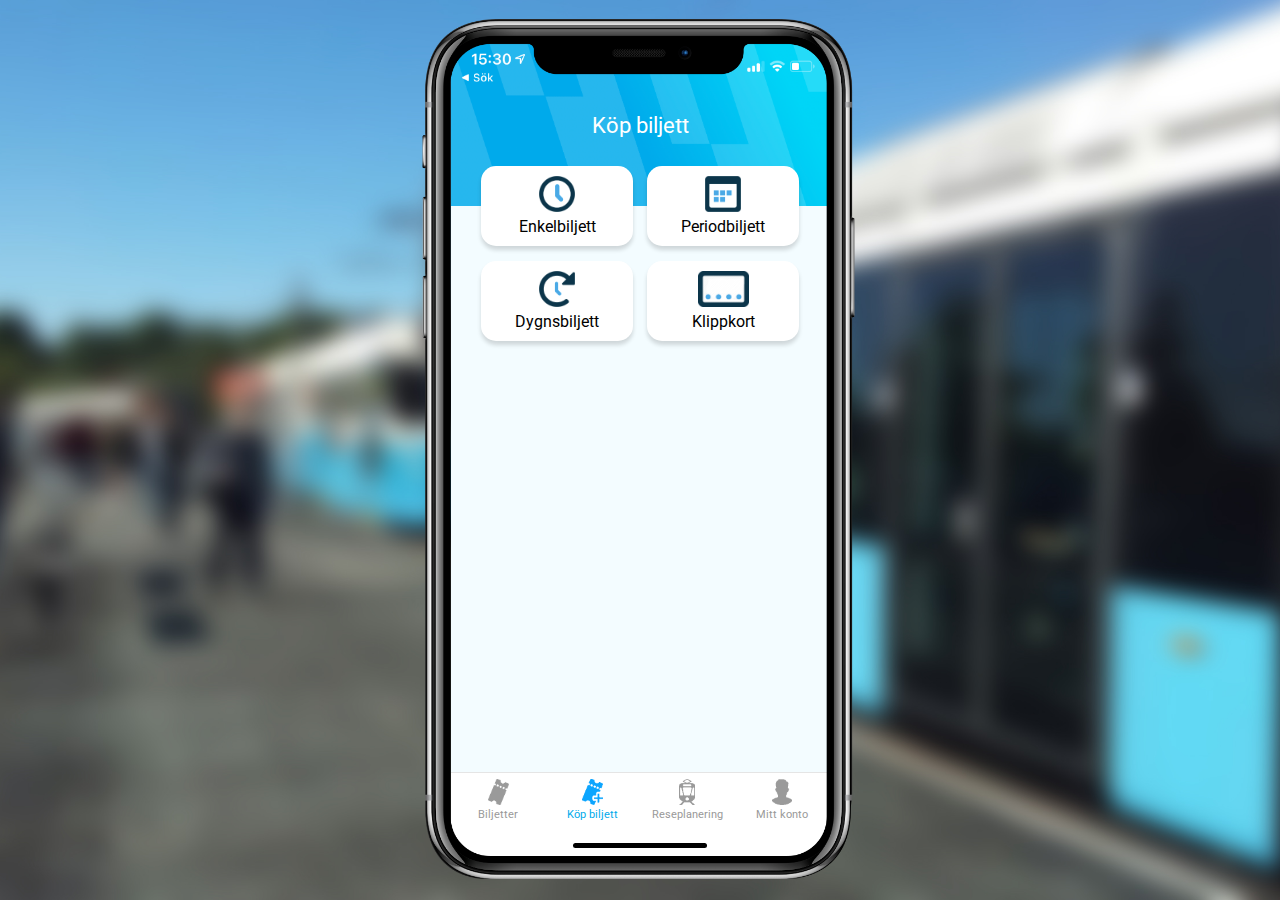
==== commit 6f3500a3: "backbutton back" ====
--- a/index.html
+++ b/index.html
@@ -30,10 +30,11 @@
       <div class="display">
         <div id="iphoneborder"></div>
         <header class="center">
-          <div id="header_content">
-            <img class="header_image" src="" alt="" />
-            <span class="header_text">Köp biljett</span>
+          <div id="back_button">
+            <div class="back_image"></div>
           </div>
+          <img class="header_image" src="" alt="" />
+          <span class="header_text">Köp biljett</span>
         </header>
 
         <div class="main-container">
@@ -89,24 +90,28 @@
             </div>
 
             <div class="container_row cr_small_margin">
-              <span class="legend">Antal dagar</span>
+              <span class="legend">Antal biljetter</span>
             </div>
             <div class="container_row">
               <div id="number_select" class="rectangle slider extrathin white">
                 <div class="blue_select"></div>
                 <div class="outer_select">
                   <div class="left_select">
-                    <span>5 dagar</span>
+                    <span>5 biljetter</span>
+                    <span id="discount-5" class="subtext"></span>
                   </div>
                   <div class="right_select">
-                    <span>10 dagar</span>
+                    <span>10 biljetter</span>
+                    <span id="discount-10" class="subtext"></span>
                   </div>
                 </div>
               </div>
             </div>
-            <div class="container_row">
+            <div class="container_row buybutton-container">
               <div id="buybutton" class="rectangle buygray thin">
-                <span class="buy-text">Till betalning</span>
+                <div id="buybutton-text">
+                  Till betalning <span id="buybutton-discount"></span>
+                </div>
               </div>
             </div>
           </div>
--- a/stylesheets/style.css
+++ b/stylesheets/style.css
@@ -1,17 +1,16 @@
-/* @import url('https://fonts.googleapis.com/css2?family=Roboto&display=swap');
-
-@font-face {
-  font-family: 'nerminFont';
-  src: url('https://fonts.googleapis.com/css2?family=Roboto&display=swap');
-} */
-
 * {
   margin: 0;
+  user-select: none;
 }
 
 html,
 body {
   height: 100%;
+}
+
+.max {
+  height: 100%;
+  width: 100%;
 }
 
 body {
@@ -298,6 +297,13 @@
   cursor: pointer;
 }
 
+.no-margin {
+  margin-top: 0;
+  margin-left: 0;
+  margin-right: 0;
+  margin-bottom: 0;
+}
+
 /*blue rectangle select buttons*/
 
 .blue_select {
@@ -323,6 +329,7 @@
 .right_select {
   width: 50%;
   display: flex;
+  flex-direction: column;
   justify-content: center;
   align-items: center;
   font-weight: 200;
@@ -368,6 +375,17 @@
   font-size: 18px;
 }
 
+#discount-amount {
+  color: red;
+  font-size: 14px;
+  font-weight: bold;
+  margin-top: 5px;
+  margin-bottom: 15px;
+}
+
+.buybutton-container {
+  margin-top: 10px;
+}
 #buybutton {
   display: flex;
   justify-content: center;
@@ -377,7 +395,7 @@
 .buygray {
   background: #cccccc;
 }
-.buy-text {
+#buybutton-text {
   font-size: 17px;
 }
 
@@ -528,6 +546,7 @@
   width: 100%;
   height: 566px;
   padding-bottom: 20px;
+  box-sizing: border-box;
 }
 
 .unused-ticket {
@@ -607,33 +626,28 @@
 }
 
 #active-ticket-container {
-  height: 100%; /* height */
-  width: 378px; /* width */
+  height: 100%;
+  width: 100%;
   display: flex;
   margin-top: 10px;
-  overflow: scroll;
-  /* transform: rotate(-90deg);
-  transform-origin: right top;
-  transform: rotate(-90deg) translateY(-378px); */
+  overflow-x: scroll;
 }
 
 .active-ticket {
   position: relative;
   width: 320px;
   height: 508px;
-  /* display: inline-block; */
-  /* transform: rotate(90deg); */
-  /* transform-origin: right top; */
-}
-
-/* .active-ticket:last-child:after {
+  margin-left: 31px;
+}
+
+.active-ticket:last-child:after {
   content: '';
   display: block;
   position: absolute;
-  right: -15px;
-  width: 15px;
+  right: -25px;
+  width: 25px;
   height: 1px;
-} */
+}
 
 .active-ticket-background {
   height: 508px;
@@ -683,3 +697,17 @@
 .scroll::-webkit-scrollbar-thumb:hover {
   background: rgba(0, 0, 0, 0.55);
 }
+
+* {
+  scrollbar-width: none;
+}
+
+#unused_image {
+  height: 180px;
+
+  width: 80%;
+  background: url(../images/house.png);
+  background-position: center;
+  background-size: contain;
+  background-repeat: no-repeat;
+}
